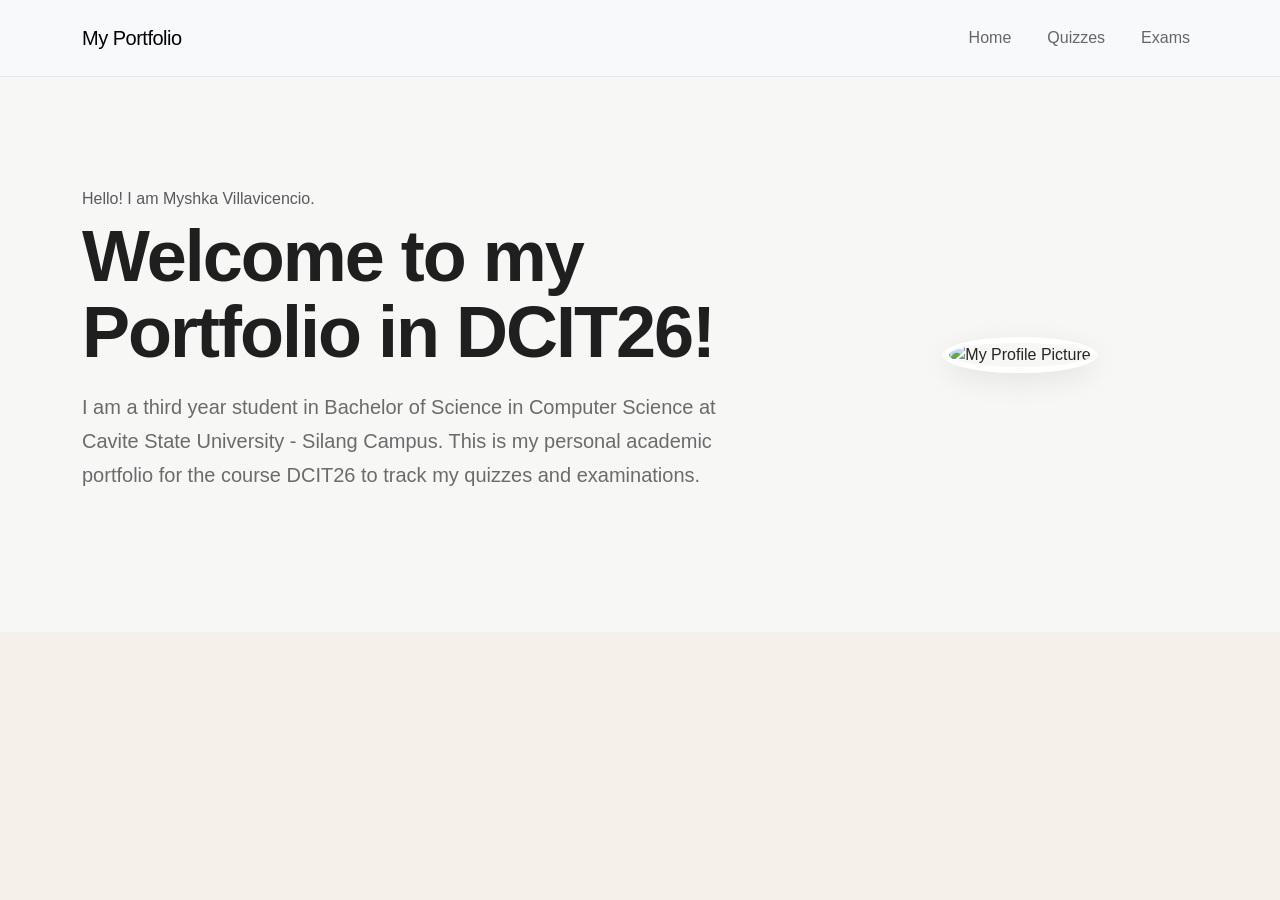
==== index.html @ 07f57778 "second index commit" ====
<!DOCTYPE html>
<html lang = "en">

<head>
    <meta charset = "UTF-8">
    <meta name="viewport" content="width=device-width, initial-scale=1.0">

    <title>DCIT26 Academic Portfolio</title>

    <link rel="stylesheet" href="https://cdn.jsdelivr.net/npm/bootstrap@5.3.3/dist/css/bootstrap.min.css">
    <link rel="stylesheet" href="style.css">
</head>

<body>

    <nav class="navbar navbar-expand-lg bg-body-tertiary">
        <div class="container">

            <a class="navbar-brand" href="#">My Portfolio</a>

            <button class="navbar-toggler" type="button" data-bs-toggle="collapse" data-bs-target="#navbarNav">
                <span class="navbar-toggler-icon"></span>
            </button>

        <div class="collapse navbar-collapse" id="navbarNav">

            <ul class="navbar-nav ms-auto">

                <li class="nav-item">
                    <a class="nav-link" href="#home">Home</a>
                </li>

                <li class="nav-item">
                    <a class="nav-link" href="#quizzes">Quizzes</a>
                </li>

                <li class="nav-item">
                    <a class="nav-link" href="#exam">Exams</a>
                </li>
            </ul>
        </div>
        </div>
    </nav>

    <section id="home" class="welcome">

        <div class="container">
            <div class="row align-items-center">

                <div class="col-md-8">

                    <p class="text-muted mb-2">
                        Hello! I am Myshka Villavicencio.
                    </p>

                    <h1 class="display-4 fw-bold">
                        Welcome to my Portfolio in DCIT26!
                    </h1>

                    <p class="lead">
                        I am a third year student in Bachelor of Science in Computer Science 
                        at Cavite State University - Silang Campus. This is my personal
                        academic portfolio for the course DCIT26 to track my quizzes and
                        examinations.
                    </p>
                </div>

                <div class="col-md-4 text-center">

                    <img src="" alt="My Profile Picture" class="profile-image img-fluid"
                </div>
            </div>
        </div>
    </section>

    <script src="https://cdn.jsdelivr.net/npm/bootstrap@5.3.3/dist/js/bootstrap.bundle.min.js"></script>
</body>
</html>
---- style.css ----
:root {
    --espresso: #3A2A22;
    --dark-brown: #5A4033;
    --brown: #8B7568;
    --beige: #D8C7B8;

    --cream: #F5F0EA;
    --white: #FCFAF7;

    --text: #292522;
    --muted: #756B65;

    --border: #DED6CF;
}


* {
    box-sizing: border-box;
}

body {
    margin: 0;
    font-family: "Inter", "Segoe UI", Arial, sans-serif;
    background-color: var(--cream);
    color: var(--text);
}


.navbar {
    background-color: var (--brown) !important;
    border-bottom: 1px solid #e5e5e5;
    padding: 18px 0;
}

.navbar-brand {
    color: var (--white);
    letter-spacing: -0.5px;
}

.nav-link {
    color: #666666;
    margin-left: 20px;
    transition: color 0.2s ease;
}

.nav-link:hover {
    color: #202020;
}

.nav-link.active {
    color: #202020;
    font-weight: 600;
}


.welcome {
    padding: 110px 0;
    background-color: #f7f7f5;
}

.welcome h1 {
    font-size: clamp(2.8rem, 6vw, 4.5rem);
    letter-spacing: -2px;
    line-height: 1.05;
    color: #1f1f1f;
}

.welcome p.lead {
    max-width: 650px;
    margin-top: 20px;
    margin-bottom: 30px;
    color: #6b6b6b;
    line-height: 1.7;
}



.profile-image {
    width: 230px;
    height: 230px;
    object-fit: cover;
    border-radius: 50%;
    border: 6px solid #ffffff;
    box-shadow: 0 8px 30px rgba(0, 0, 0, 0.08);
}


/* =========================================
   BUTTON
========================================= */

.btn-primary {
    background-color: #252525;
    border-color: #252525;
    padding: 12px 24px;
    border-radius: 8px;
    transition: all 0.2s ease;
}

.btn-primary:hover {
    background-color: #000000;
    border-color: #000000;
    transform: translateY(-2px);
}
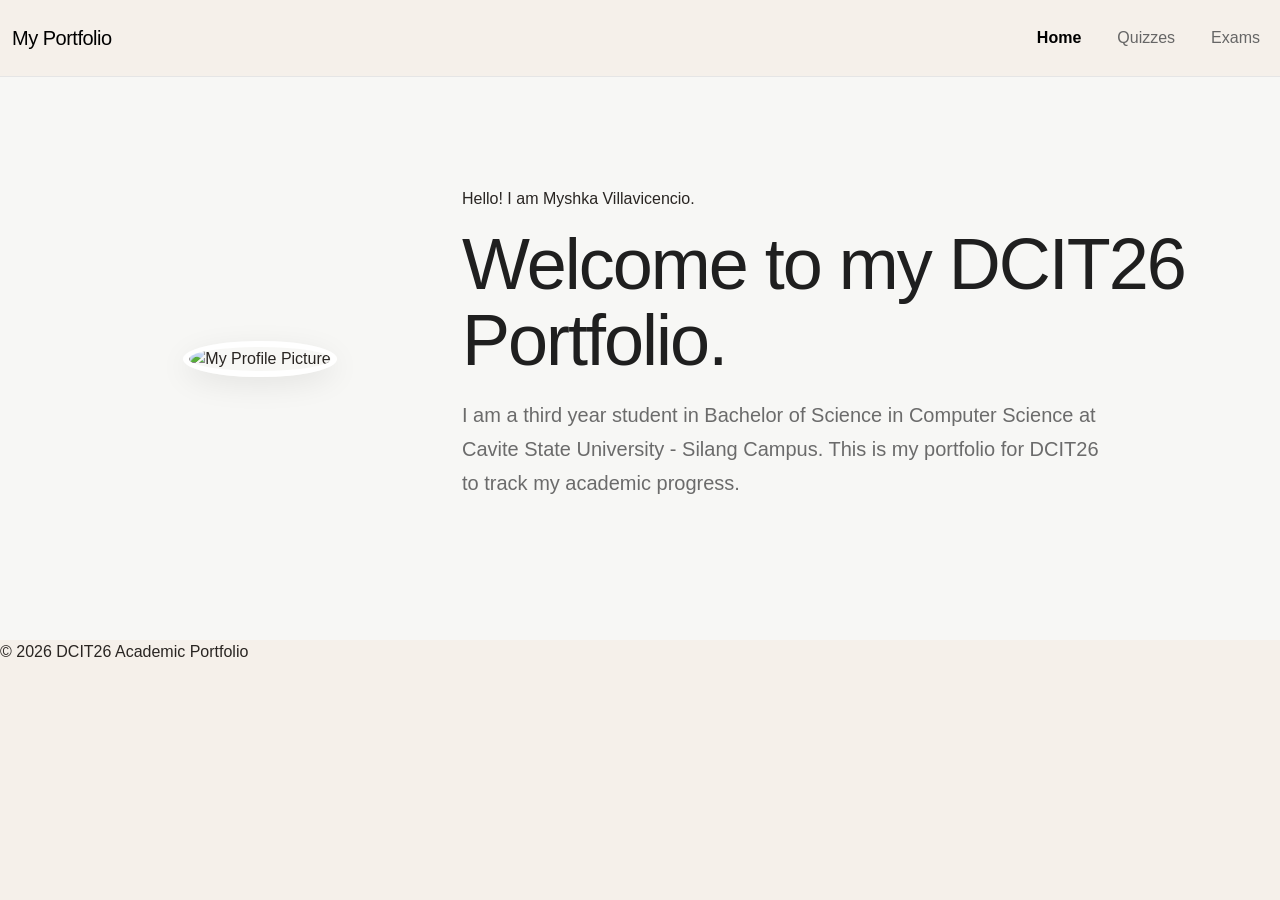
==== commit 17bc0034: "new design layout on main page" ====
--- a/index.html
+++ b/index.html
@@ -13,66 +13,112 @@
 
 <body>
 
-    <nav class="navbar navbar-expand-lg bg-body-tertiary">
-        <div class="container">
+    <div class="site-wrapper">
 
-            <a class="navbar-brand" href="#">My Portfolio</a>
+        <div class="site-card">
 
-            <button class="navbar-toggler" type="button" data-bs-toggle="collapse" data-bs-target="#navbarNav">
-                <span class="navbar-toggler-icon"></span>
-            </button>
+            <nav class="navbar navbar-expand-lg">
+                <div class="container-fluid">
 
-        <div class="collapse navbar-collapse" id="navbarNav">
+                    <a class="navbar-brand" href="index.html">
+                        My Portfolio
+                    </a>
 
-            <ul class="navbar-nav ms-auto">
+                    <button 
+                        class="navbar-toggler"
+                        type="button"
+                        data-bs-toggle="collapse"
+                        data-bs-target="#navbarNav">
 
-                <li class="nav-item">
-                    <a class="nav-link" href="#home">Home</a>
-                </li>
+                        <span class="navbar-toggler-icon"></span>
 
-                <li class="nav-item">
-                    <a class="nav-link" href="#quizzes">Quizzes</a>
-                </li>
+                    </button>
 
-                <li class="nav-item">
-                    <a class="nav-link" href="#exam">Exams</a>
-                </li>
-            </ul>
+                    <div class="collapse navbar-collapse" id="navbarNav">
+
+                        <ul class="navbar-nav ms-auto">
+
+                            <li class="nav-item">
+                                <a class="nav-link active" href="index.html">
+                                    Home
+                                </a>
+                            </li>
+
+                            <li class="nav-item">
+                                <a class="nav-link" href="quiz.html">
+                                    Quizzes
+                                </a>
+                            </li>
+
+                            <li class="nav-item">
+                                <a class="nav-link" href="exam.html">
+                                    Exams
+                                </a>
+                            </li>
+
+                        </ul>
+
+                    </div>
+
+                </div>
+            </nav>
+
+
+            <main>
+
+                <section id="home" class="welcome">
+
+                    <div class="container">
+
+                        <div class="row align-items-center">
+
+                            <div class="col-md-4 text-center">
+
+                                <img 
+                                    src=""
+                                    alt="My Profile Picture"
+                                    class="profile-image img-fluid">
+
+                            </div>
+
+                            <div class="col-md-8">
+
+                                <p class="intro-text">
+                                    Hello! I am Myshka Villavicencio.
+                                </p>
+
+                                <h1>
+                                    Welcome to my DCIT26 Portfolio.
+                                </h1>
+
+                                <p class="lead">
+                                    I am a third year student in Bachelor of Science
+                                    in Computer Science at Cavite State University -
+                                    Silang Campus. This is my portfolio for DCIT26 
+                                    to track my academic progress.
+                                </p>
+
+                            </div>
+
+                        </div>
+
+                    </div>
+
+                </section>
+
+            </main>
+
         </div>
-        </div>
-    </nav>
 
-    <section id="home" class="welcome">
+        <footer>
+            <p>© 2026 DCIT26 Academic Portfolio</p>
+        </footer>
 
-        <div class="container">
-            <div class="row align-items-center">
+    </div>
 
-                <div class="col-md-8">
 
-                    <p class="text-muted mb-2">
-                        Hello! I am Myshka Villavicencio.
-                    </p>
+    <script 
+        src="https://cdn.jsdelivr.net/npm/bootstrap@5.3.3/dist/js/bootstrap.bundle.min.js">
+    </script>
 
-                    <h1 class="display-4 fw-bold">
-                        Welcome to my Portfolio in DCIT26!
-                    </h1>
-
-                    <p class="lead">
-                        I am a third year student in Bachelor of Science in Computer Science 
-                        at Cavite State University - Silang Campus. This is my personal
-                        academic portfolio for the course DCIT26 to track my quizzes and
-                        examinations.
-                    </p>
-                </div>
-
-                <div class="col-md-4 text-center">
-
-                    <img src="" alt="My Profile Picture" class="profile-image img-fluid"
-                </div>
-            </div>
-        </div>
-    </section>
-
-    <script src="https://cdn.jsdelivr.net/npm/bootstrap@5.3.3/dist/js/bootstrap.bundle.min.js"></script>
-</body>
-</html>+</body>
--- a/style.css
+++ b/style.css
@@ -26,6 +26,7 @@
 }
 
 
+/*NAVIGATION BAR*/
 .navbar {
     background-color: var (--brown) !important;
     border-bottom: 1px solid #e5e5e5;
@@ -53,6 +54,7 @@
 }
 
 
+/*WELCOME PAGE/HOME*/
 .welcome {
     padding: 110px 0;
     background-color: #f7f7f5;
@@ -85,10 +87,6 @@
 }
 
 
-/* =========================================
-   BUTTON
-========================================= */
-
 .btn-primary {
     background-color: #252525;
     border-color: #252525;
@@ -103,7 +101,127 @@
     transform: translateY(-2px);
 }
 
-
-
-
-
+/* =========================================
+   PAGE HEADER
+========================================= */
+
+.page-header {
+    padding: 80px 0 50px;
+    background-color: var(--cream);
+}
+
+.page-header h1 {
+    font-size: 3.5rem;
+    font-weight: 700;
+    letter-spacing: -1.5px;
+}
+
+.page-header p.lead {
+    color: var(--muted);
+}
+
+
+/* =========================================
+   STAT LABEL
+========================================= */
+
+.stat-label {
+    font-size: 0.75rem;
+    letter-spacing: 1px;
+    color: var(--muted);
+    margin-bottom: 8px;
+}
+
+
+/* =========================================
+   QUIZ SECTION
+========================================= */
+
+.quiz-section {
+    padding: 70px 0;
+    background-color: var(--white);
+}
+
+.quiz-section h2 {
+    font-size: 1.5rem;
+}
+
+
+
+/* =========================================
+   QUIZ CARD
+========================================= */
+
+.quiz-card {
+    display: flex;
+    justify-content: space-between;
+    align-items: center;
+
+    padding: 25px;
+    margin-bottom: 15px;
+
+    background-color: var(--cream);
+    border: 1px solid var(--border);
+    border-radius: 12px;
+
+    transition: transform 0.2s ease,
+                box-shadow 0.2s ease;
+}
+
+.quiz-card:hover {
+    transform: translateY(-2px);
+    box-shadow: 0 8px 25px rgba(0, 0, 0, 0.05);
+}
+
+.quiz-number {
+    font-size: 0.7rem;
+    letter-spacing: 1px;
+    color: var(--brown);
+}
+
+.quiz-card h3 {
+    margin: 5px 0;
+    font-size: 1.15rem;
+    color: var(--text);
+}
+
+.quiz-card p {
+    margin: 0;
+    color: var(--muted);
+    font-size: 0.9rem;
+}
+
+
+/* =========================================
+   QUIZ RESULT
+========================================= */
+
+.quiz-result {
+    display: flex;
+    align-items: center;
+    gap: 25px;
+}
+
+.quiz-result strong {
+    font-size: 1.1rem;
+}
+
+
+/* =========================================
+   STATUS
+========================================= */
+
+.status {
+    padding: 6px 12px;
+    border-radius: 20px;
+    font-size: 0.8rem;
+    font-weight: 500;
+}
+
+.status.completed {
+    color: #526653;
+    background-color: #E4EBE2;
+}
+
+
+
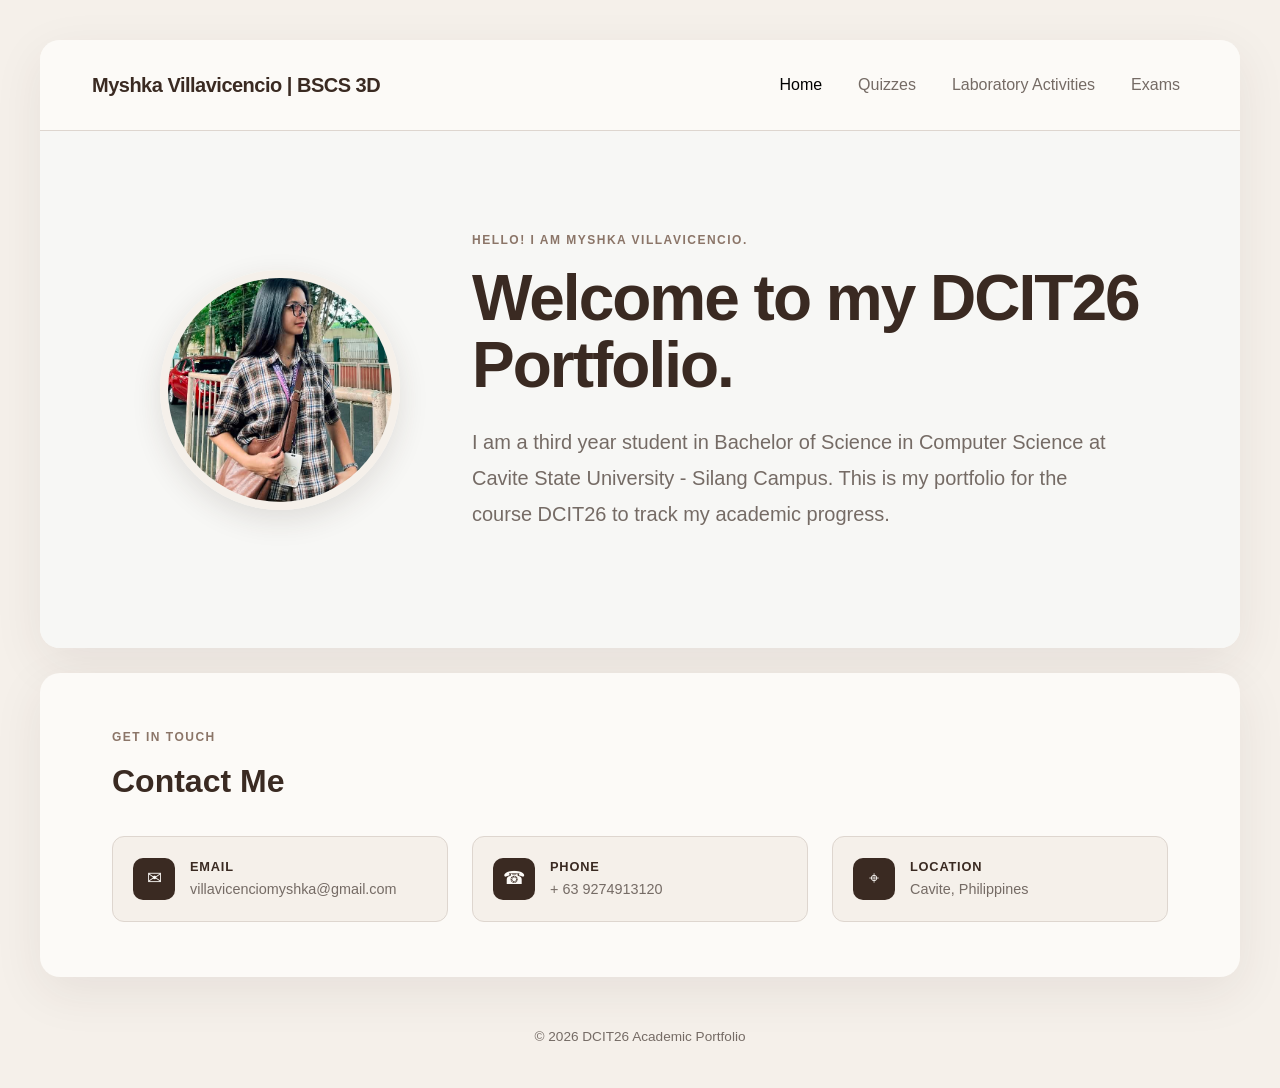
==== commit 17b616cd: "new layout design with additional laboratory" ====
--- a/index.html
+++ b/index.html
@@ -21,7 +21,7 @@
                 <div class="container-fluid">
 
                     <a class="navbar-brand" href="index.html">
-                        My Portfolio
+                        Myshka Villavicencio | BSCS 3D
                     </a>
 
                     <button 
@@ -51,6 +51,12 @@
                             </li>
 
                             <li class="nav-item">
+                                <a class="nav-link" href="laboratory.html">
+                                    Laboratory Activities
+                                </a>
+                            </li>
+
+                            <li class="nav-item">
                                 <a class="nav-link" href="exam.html">
                                     Exams
                                 </a>
@@ -75,7 +81,7 @@
                             <div class="col-md-4 text-center">
 
                                 <img 
-                                    src=""
+                                    src="portfolio-profile-pic.jpg"
                                     alt="My Profile Picture"
                                     class="profile-image img-fluid">
 
@@ -94,10 +100,11 @@
                                 <p class="lead">
                                     I am a third year student in Bachelor of Science
                                     in Computer Science at Cavite State University -
-                                    Silang Campus. This is my portfolio for DCIT26 
-                                    to track my academic progress.
+                                    Silang Campus. This is my portfolio for the course 
+                                    DCIT26 to track my academic progress.
                                 </p>
 
+
                             </div>
 
                         </div>
@@ -109,6 +116,89 @@
             </main>
 
         </div>
+
+        <section class="contact-card">
+
+            <div class="container">
+
+                <div class="contact-header">
+
+                    <p class="contact-label">
+                        GET IN TOUCH
+                    </p>
+
+                    <h2>Contact Me</h2>
+                </div>
+
+                <div class="row g-4">
+
+                    <div class="col-md-4">
+
+                        <div class="contact-item">
+
+                        <div class="contact-icon">
+                            ✉
+                        </div>
+
+                        <div>
+
+                        <div class="contact-title">
+                            Email
+                        </div>
+
+                        <p class="contact-detail">
+                            villavicenciomyshka@gmail.com
+                        </p>
+                        </div>
+                        </div>
+                    </div>
+
+                    <div class="col-md-4">
+
+                        <div class="contact-item">
+
+                        <div class="contact-icon">
+                            ☎
+                        </div>
+
+                        <div>
+
+                        <div class="contact-title">
+                            Phone
+                        </div>
+
+                        <p class="contact-detail">
+                            + 63 9274913120
+                        </p>
+                        </div>
+                        </div>
+                    </div>
+
+                    <div class="col-md-4">
+
+                        <div class="contact-item">
+
+                        <div class="contact-icon">
+                            ⌖
+                        </div>
+
+                        <div>
+
+                        <div class="contact-title">
+                            Location
+                        </div>
+
+                        <p class="contact-detail">
+                            Cavite, Philippines
+                        </p>
+
+                        </div>
+                        
+                        </div>
+                    </div>     
+                </div>
+            </div>
+        </section>
 
         <footer>
             <p>© 2026 DCIT26 Academic Portfolio</p>
--- a/style.css
+++ b/style.css
@@ -9,10 +9,11 @@
 
     --text: #292522;
     --muted: #756B65;
-
     --border: #DED6CF;
 }
 
+
+/* Base */
 
 * {
     box-sizing: border-box;
@@ -20,201 +21,308 @@
 
 body {
     margin: 0;
+
     font-family: "Inter", "Segoe UI", Arial, sans-serif;
+
     background-color: var(--cream);
     color: var(--text);
 }
 
 
-/*NAVIGATION BAR*/
+/* Layout */
+
+.site-wrapper {
+    min-height: 100vh;
+
+    display: flex;
+    flex-direction: column;
+
+    padding: 40px 20px 0;
+}
+
+.site-card,
+.contact-card {
+    width: 100%;
+    max-width: 1200px;
+
+    margin: 0 auto;
+
+    background-color: var(--white);
+
+    border-radius: 20px;
+
+    box-shadow:
+        0 15px 50px rgba(58, 41, 33, 0.08);
+}
+
+.site-card {
+    overflow: hidden;
+}
+
+
+/* Navigation */
+
 .navbar {
-    background-color: var (--brown) !important;
-    border-bottom: 1px solid #e5e5e5;
-    padding: 18px 0;
+    padding: 25px 40px;
+
+    background-color: var(--white) !important;
+
+    border-bottom: 1px solid var(--border);
 }
 
 .navbar-brand {
-    color: var (--white);
+    color: var(--espresso);
+
+    font-weight: 700;
     letter-spacing: -0.5px;
 }
 
 .nav-link {
-    color: #666666;
     margin-left: 20px;
+
+    color: var(--muted);
+
     transition: color 0.2s ease;
 }
 
-.nav-link:hover {
-    color: #202020;
-}
-
+.nav-link:hover,
 .nav-link.active {
-    color: #202020;
+    color: var(--espresso);
+}
+
+
+/* Home */
+
+.welcome {
+    padding: 100px 60px;
+
+    background-color: #f7f7f5;
+}
+
+.welcome h1 {
+    margin-bottom: 25px;
+
+    color: var(--espresso);
+
+    font-size: clamp(2.5rem, 5vw, 4.2rem);
+    font-weight: 700;
+
+    line-height: 1.05;
+    letter-spacing: -2px;
+}
+
+.welcome .lead {
+    max-width: 650px;
+
+    color: var(--muted);
+
+    line-height: 1.8;
+}
+
+.intro-text,
+.quiz-label,
+.contact-label {
+    color: var(--brown);
+
+    font-size: 0.75rem;
     font-weight: 600;
-}
-
-
-/*WELCOME PAGE/HOME*/
-.welcome {
-    padding: 110px 0;
-    background-color: #f7f7f5;
-}
-
-.welcome h1 {
-    font-size: clamp(2.8rem, 6vw, 4.5rem);
-    letter-spacing: -2px;
-    line-height: 1.05;
-    color: #1f1f1f;
-}
-
-.welcome p.lead {
-    max-width: 650px;
-    margin-top: 20px;
-    margin-bottom: 30px;
-    color: #6b6b6b;
-    line-height: 1.7;
-}
-
-
+
+    text-transform: uppercase;
+    letter-spacing: 1.5px;
+}
 
 .profile-image {
-    width: 230px;
-    height: 230px;
+    width: 240px;
+    height: 240px;
+
     object-fit: cover;
+
+    border: 8px solid var(--cream);
     border-radius: 50%;
-    border: 6px solid #ffffff;
-    box-shadow: 0 8px 30px rgba(0, 0, 0, 0.08);
-}
-
+
+    box-shadow:
+        0 10px 30px rgba(58, 41, 33, 0.12);
+}
+
+
+/* Buttons */
 
 .btn-primary {
+    padding: 12px 24px;
+
     background-color: #252525;
     border-color: #252525;
-    padding: 12px 24px;
+
     border-radius: 8px;
+
     transition: all 0.2s ease;
 }
 
 .btn-primary:hover {
-    background-color: #000000;
-    border-color: #000000;
+    background-color: #000;
+    border-color: #000;
+
     transform: translateY(-2px);
 }
 
-/* =========================================
-   PAGE HEADER
-========================================= */
+
+/* Page Header */
 
 .page-header {
     padding: 80px 0 50px;
+
     background-color: var(--cream);
 }
 
 .page-header h1 {
+    margin: 0;
+
+    color: var(--espresso);
+
     font-size: 3.5rem;
     font-weight: 700;
+
     letter-spacing: -1.5px;
 }
 
-.page-header p.lead {
-    color: var(--muted);
-}
-
-
-/* =========================================
-   STAT LABEL
-========================================= */
+
+/* Statistics */
+
+.statistics {
+    padding: 30px 20px 60px;
+}
+
+.stat-card {
+    padding: 30px 20px;
+
+    background-color: var(--cream);
+
+    border: 1px solid var(--border);
+    border-radius: 14px;
+}
 
 .stat-label {
+    margin-bottom: 8px;
+
+    color: var(--muted);
+
     font-size: 0.75rem;
+
     letter-spacing: 1px;
-    color: var(--muted);
+}
+
+.stat-card h2 {
+    margin: 0;
+
+    color: var(--espresso);
+
+    font-size: 2.5rem;
+    font-weight: 700;
+}
+
+
+/* Assessment Sections */
+
+.quiz-section,
+.exam-section,
+.laboratory-section {
+    padding: 20px 20px 90px;
+}
+
+
+/* Assessment Cards */
+
+.assessment-card {
+    height: 100%;
+
+    overflow: hidden;
+
+    background-color: var(--white);
+
+    border: 1px solid var(--border);
+    border-radius: 14px;
+
+    box-shadow:
+        0 8px 25px rgba(58, 41, 33, 0.06);
+
+    transition: transform 0.2s ease,
+                box-shadow 0.2s ease;
+}
+
+.assessment-card:hover {
+    transform: translateY(-5px);
+
+    box-shadow:
+        0 15px 35px rgba(58, 41, 33, 0.10);
+}
+
+.assessment-image {
+    width: 100%;
+    height: 200px;
+
+    display: block;
+
+    object-fit: cover;
+}
+
+.assessment-card-body {
+    padding: 25px;
+}
+
+.assessment-number {
+    display: block;
+
     margin-bottom: 8px;
-}
-
-
-/* =========================================
-   QUIZ SECTION
-========================================= */
-
-.quiz-section {
-    padding: 70px 0;
-    background-color: var(--white);
-}
-
-.quiz-section h2 {
-    font-size: 1.5rem;
-}
-
-
-
-/* =========================================
-   QUIZ CARD
-========================================= */
-
-.quiz-card {
+
+    color: var(--brown);
+
+    font-size: 0.7rem;
+    font-weight: 600;
+
+    letter-spacing: 1.2px;
+}
+
+.assessment-card h3 {
+    margin-bottom: 8px;
+
+    color: var(--espresso);
+
+    font-size: 1.2rem;
+    font-weight: 600;
+}
+
+.assessment-date {
+    margin-bottom: 25px;
+
+    color: var(--muted);
+
+    font-size: 0.85rem;
+}
+
+.assessment-result {
     display: flex;
+
     justify-content: space-between;
     align-items: center;
 
-    padding: 25px;
-    margin-bottom: 15px;
-
-    background-color: var(--cream);
-    border: 1px solid var(--border);
-    border-radius: 12px;
-
-    transition: transform 0.2s ease,
-                box-shadow 0.2s ease;
-}
-
-.quiz-card:hover {
-    transform: translateY(-2px);
-    box-shadow: 0 8px 25px rgba(0, 0, 0, 0.05);
-}
-
-.quiz-number {
-    font-size: 0.7rem;
-    letter-spacing: 1px;
-    color: var(--brown);
-}
-
-.quiz-card h3 {
-    margin: 5px 0;
-    font-size: 1.15rem;
-    color: var(--text);
-}
-
-.quiz-card p {
-    margin: 0;
-    color: var(--muted);
-    font-size: 0.9rem;
-}
-
-
-/* =========================================
-   QUIZ RESULT
-========================================= */
-
-.quiz-result {
-    display: flex;
-    align-items: center;
-    gap: 25px;
-}
-
-.quiz-result strong {
-    font-size: 1.1rem;
-}
-
-
-/* =========================================
-   STATUS
-========================================= */
+    padding-top: 15px;
+
+    border-top: 1px solid var(--border);
+}
+
+.assessment-result strong {
+    color: var(--espresso);
+}
+
+
+/* Status */
 
 .status {
     padding: 6px 12px;
+
     border-radius: 20px;
-    font-size: 0.8rem;
+
+    font-size: 0.75rem;
     font-weight: 500;
 }
 
@@ -223,5 +331,119 @@
     background-color: #E4EBE2;
 }
 
-
-
+.status.missed {
+    color: #8A5145;
+    background-color: #F1E2DE;
+}
+
+
+/* Contact */
+
+.contact-card {
+    margin-top: 25px;
+
+    padding: 55px 60px;
+}
+
+.contact-header {
+    margin-bottom: 35px;
+}
+
+.contact-header h2 {
+    margin-bottom: 10px;
+
+    color: var(--espresso);
+
+    font-size: 2rem;
+    font-weight: 700;
+}
+
+.contact-header > p:last-child {
+    max-width: 600px;
+
+    margin: 0;
+
+    color: var(--muted);
+
+    line-height: 1.7;
+}
+
+.contact-item {
+    display: flex;
+    align-items: center;
+
+    gap: 15px;
+
+    padding: 20px;
+
+    background-color: var(--cream);
+
+    border: 1px solid var(--border);
+    border-radius: 12px;
+
+    transition: transform 0.2s ease,
+                box-shadow 0.2s ease;
+}
+
+.contact-item:hover {
+    transform: translateY(-3px);
+
+    box-shadow:
+        0 8px 25px rgba(58, 41, 33, 0.08);
+}
+
+.contact-icon {
+    width: 42px;
+    height: 42px;
+
+    display: flex;
+    align-items: center;
+    justify-content: center;
+
+    flex-shrink: 0;
+
+    background-color: var(--espresso);
+    color: var(--white);
+
+    border-radius: 10px;
+
+    font-size: 1.1rem;
+}
+
+.contact-title {
+    margin-bottom: 3px;
+
+    color: var(--espresso);
+
+    font-size: 0.8rem;
+    font-weight: 600;
+
+    text-transform: uppercase;
+    letter-spacing: 0.8px;
+}
+
+.contact-detail {
+    margin: 0;
+
+    color: var(--muted);
+
+    font-size: 0.9rem;
+}
+
+
+/* Footer */
+
+footer {
+    width: 100%;
+    max-width: 1200px;
+
+    margin: 25px auto 0;
+
+    padding: 25px 20px;
+
+    text-align: center;
+
+    color: var(--muted);
+
+    font-size: 0.85rem;
+}
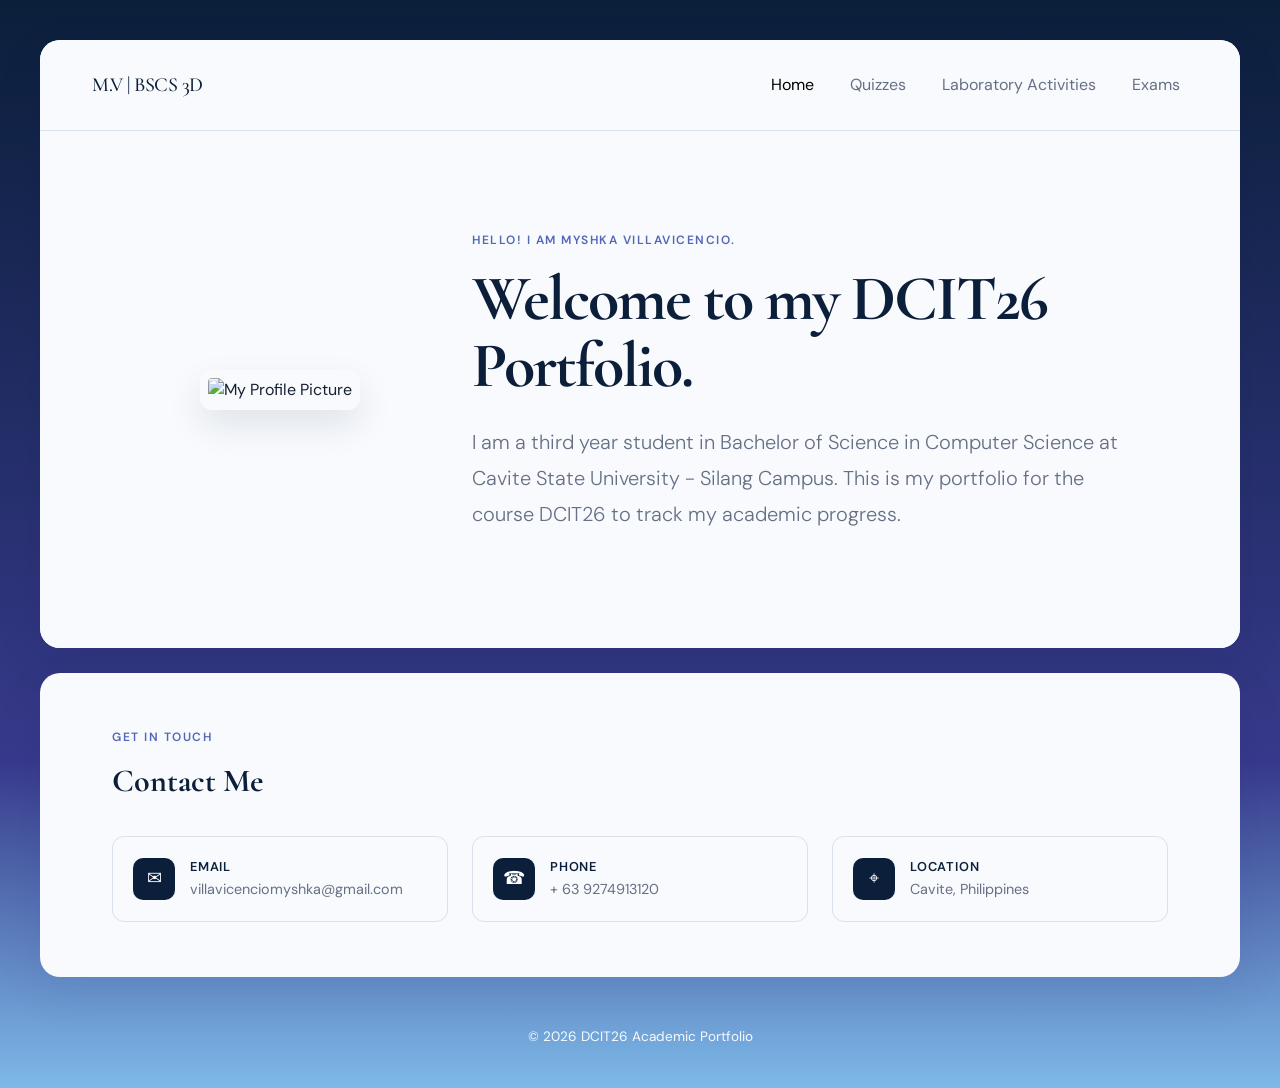
==== commit 553d6444: "updated" ====
--- a/index.html
+++ b/index.html
@@ -21,7 +21,7 @@
                 <div class="container-fluid">
 
                     <a class="navbar-brand" href="index.html">
-                        Myshka Villavicencio | BSCS 3D
+                        M.V | BSCS 3D
                     </a>
 
                     <button 
@@ -81,7 +81,7 @@
                             <div class="col-md-4 text-center">
 
                                 <img 
-                                    src="portfolio-profile-pic.jpg"
+                                    src="portfolio-new-profile.jpg"
                                     alt="My Profile Picture"
                                     class="profile-image img-fluid">
 
@@ -193,7 +193,7 @@
                         </p>
 
                         </div>
-                        
+
                         </div>
                     </div>     
                 </div>
--- a/style.css
+++ b/style.css
@@ -1,15 +1,19 @@
+@import url('https://fonts.googleapis.com/css2?family=Cormorant+Garamond:wght@500;600;700&family=DM+Sans:wght@400;500;600;700&display=swap');
+
 :root {
-    --espresso: #3A2A22;
-    --dark-brown: #5A4033;
-    --brown: #8B7568;
-    --beige: #D8C7B8;
-
-    --cream: #F5F0EA;
-    --white: #FCFAF7;
-
-    --text: #292522;
-    --muted: #756B65;
-    --border: #DED6CF;
+    --navy: #0B1F3A;
+    --indigo: #373A8C;
+    --sky: #7DB9E8;
+
+    --background: #0B1F3A;
+    --white: #FFFFFF;
+    --surface: #F8FAFD;
+
+    --text: #172033;
+    --muted: #667085;
+    --border: #D9E1EC;
+
+    --accent: #5267B8;
 }
 
 
@@ -22,9 +26,15 @@
 body {
     margin: 0;
 
-    font-family: "Inter", "Segoe UI", Arial, sans-serif;
-
-    background-color: var(--cream);
+    font-family: "DM Sans", sans-serif;
+
+    background: linear-gradient(
+    to bottom,
+    var(--navy) 0%,
+    var(--indigo) 70%,
+    var(--sky) 100%
+);
+
     color: var(--text);
 }
 
@@ -47,12 +57,12 @@
 
     margin: 0 auto;
 
-    background-color: var(--white);
+    background-color: var(--surface);
 
     border-radius: 20px;
 
     box-shadow:
-        0 15px 50px rgba(58, 41, 33, 0.08);
+    0 15px 50px rgba(11, 31, 58, 0.08);
 }
 
 .site-card {
@@ -65,15 +75,17 @@
 .navbar {
     padding: 25px 40px;
 
-    background-color: var(--white) !important;
+    background-color: var(--surface) !important;
 
     border-bottom: 1px solid var(--border);
 }
 
 .navbar-brand {
-    color: var(--espresso);
-
-    font-weight: 700;
+    color: var(--navy);
+
+    font-family: "Cormorant Garamond", serif;
+
+    font-weight: 500;
     letter-spacing: -0.5px;
 }
 
@@ -87,7 +99,7 @@
 
 .nav-link:hover,
 .nav-link.active {
-    color: var(--espresso);
+    color: var(--navy);
 }
 
 
@@ -96,13 +108,15 @@
 .welcome {
     padding: 100px 60px;
 
-    background-color: #f7f7f5;
+    background-color: var(--surface);
 }
 
 .welcome h1 {
     margin-bottom: 25px;
 
-    color: var(--espresso);
+    color: var(--navy);
+
+    font-family: "Cormorant Garamond", serif;
 
     font-size: clamp(2.5rem, 5vw, 4.2rem);
     font-weight: 700;
@@ -122,7 +136,7 @@
 .intro-text,
 .quiz-label,
 .contact-label {
-    color: var(--brown);
+    color: var(--accent);
 
     font-size: 0.75rem;
     font-weight: 600;
@@ -132,18 +146,16 @@
 }
 
 .profile-image {
-    width: 240px;
-    height: 240px;
-
-    object-fit: cover;
-
-    border: 8px solid var(--cream);
-    border-radius: 50%;
+    width: 280px;
+    max-width: 100%;
+    height: auto;
+
+    border-radius: 12px;
+    border: 8px solid var(--surface);
 
     box-shadow:
-        0 10px 30px rgba(58, 41, 33, 0.12);
-}
-
+    0 15px 35px rgba(11, 31, 58, 0.10);
+}
 
 /* Buttons */
 
@@ -171,14 +183,15 @@
 .page-header {
     padding: 80px 0 50px;
 
-    background-color: var(--cream);
+    background-color: var(--surface);
 }
 
 .page-header h1 {
     margin: 0;
 
-    color: var(--espresso);
-
+    color: var(--navy);
+
+    font-family: "Cormorant Garamond", serif;
     font-size: 3.5rem;
     font-weight: 700;
 
@@ -195,7 +208,7 @@
 .stat-card {
     padding: 30px 20px;
 
-    background-color: var(--cream);
+    background-color: #EEF4FB;
 
     border: 1px solid var(--border);
     border-radius: 14px;
@@ -214,7 +227,9 @@
 .stat-card h2 {
     margin: 0;
 
-    color: var(--espresso);
+    color: var(--navy);
+
+    font-family: "Cormorant Garamond", serif;
 
     font-size: 2.5rem;
     font-weight: 700;
@@ -243,7 +258,7 @@
     border-radius: 14px;
 
     box-shadow:
-        0 8px 25px rgba(58, 41, 33, 0.06);
+    0 8px 25px rgba(11, 31, 58, 0.06);
 
     transition: transform 0.2s ease,
                 box-shadow 0.2s ease;
@@ -253,7 +268,7 @@
     transform: translateY(-5px);
 
     box-shadow:
-        0 15px 35px rgba(58, 41, 33, 0.10);
+    0 15px 35px rgba(11, 31, 58, 0.10);
 }
 
 .assessment-image {
@@ -274,7 +289,7 @@
 
     margin-bottom: 8px;
 
-    color: var(--brown);
+    color: var(--accent);
 
     font-size: 0.7rem;
     font-weight: 600;
@@ -285,7 +300,7 @@
 .assessment-card h3 {
     margin-bottom: 8px;
 
-    color: var(--espresso);
+    color: var(--navy);
 
     font-size: 1.2rem;
     font-weight: 600;
@@ -311,7 +326,7 @@
 }
 
 .assessment-result strong {
-    color: var(--espresso);
+    color: var(--navy);
 }
 
 
@@ -352,7 +367,9 @@
 .contact-header h2 {
     margin-bottom: 10px;
 
-    color: var(--espresso);
+    color: var(--navy);
+
+    font-family: "Cormorant Garamond", serif;
 
     font-size: 2rem;
     font-weight: 700;
@@ -376,7 +393,7 @@
 
     padding: 20px;
 
-    background-color: var(--cream);
+    background-color: var(--surface);
 
     border: 1px solid var(--border);
     border-radius: 12px;
@@ -389,7 +406,7 @@
     transform: translateY(-3px);
 
     box-shadow:
-        0 8px 25px rgba(58, 41, 33, 0.08);
+    0 15px 50px rgba(11, 31, 58, 0.08);
 }
 
 .contact-icon {
@@ -402,7 +419,7 @@
 
     flex-shrink: 0;
 
-    background-color: var(--espresso);
+    background-color: var(--navy);
     color: var(--white);
 
     border-radius: 10px;
@@ -413,7 +430,7 @@
 .contact-title {
     margin-bottom: 3px;
 
-    color: var(--espresso);
+    color: var(--navy);
 
     font-size: 0.8rem;
     font-weight: 600;
@@ -443,7 +460,7 @@
 
     text-align: center;
 
-    color: var(--muted);
+    color: var(--surface);
 
     font-size: 0.85rem;
 }
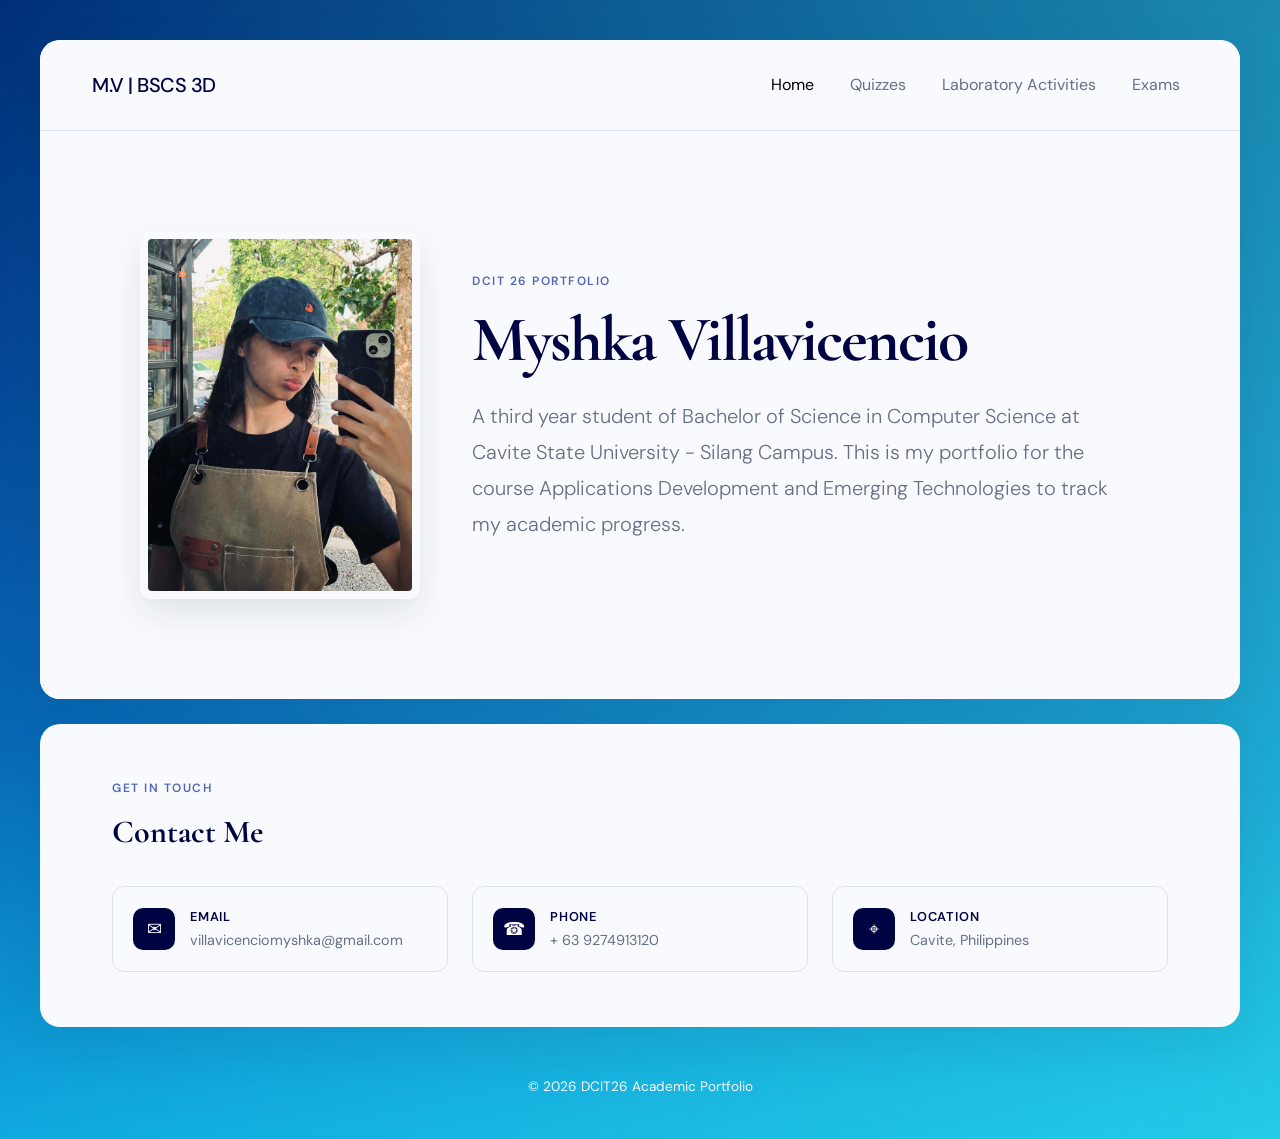
==== commit 16a169cc: "Add files via upload" ====
--- a/index.html
+++ b/index.html
@@ -90,18 +90,19 @@
                             <div class="col-md-8">
 
                                 <p class="intro-text">
-                                    Hello! I am Myshka Villavicencio.
+                                    DCIT 26 PORTFOLIO
                                 </p>
 
                                 <h1>
-                                    Welcome to my DCIT26 Portfolio.
+                                    Myshka Villavicencio
                                 </h1>
 
                                 <p class="lead">
-                                    I am a third year student in Bachelor of Science
+                                    A third year student of Bachelor of Science
                                     in Computer Science at Cavite State University -
                                     Silang Campus. This is my portfolio for the course 
-                                    DCIT26 to track my academic progress.
+                                    Applications Development and Emerging Technologies 
+                                    to track my academic progress.
                                 </p>
 
 
--- a/style.css
+++ b/style.css
@@ -1,11 +1,11 @@
 @import url('https://fonts.googleapis.com/css2?family=Cormorant+Garamond:wght@500;600;700&family=DM+Sans:wght@400;500;600;700&display=swap');
 
 :root {
-    --navy: #0B1F3A;
+    --navy: #000342;
+    --blue: #06266F;
     --indigo: #373A8C;
-    --sky: #7DB9E8;
-
-    --background: #0B1F3A;
+    --sky: #18BFE0;
+
     --white: #FFFFFF;
     --surface: #F8FAFD;
 
@@ -28,13 +28,20 @@
 
     font-family: "DM Sans", sans-serif;
 
-    background: linear-gradient(
-    to bottom,
-    var(--navy) 0%,
-    var(--indigo) 70%,
-    var(--sky) 100%
-);
-
+    background:
+        linear-gradient(
+            to right,
+            rgba(0, 130, 220, 0.35),
+            rgba(40, 210, 235, 0.65)
+        ),
+        linear-gradient(
+            to bottom,
+            var(--navy) 0%,
+            var(--blue) 30%,
+            #0B5AA0 65%,
+            var(--sky) 100%
+        );
+    
     color: var(--text);
 }
 
@@ -83,8 +90,6 @@
 .navbar-brand {
     color: var(--navy);
 
-    font-family: "Cormorant Garamond", serif;
-
     font-weight: 500;
     letter-spacing: -0.5px;
 }
@@ -273,11 +278,8 @@
 
 .assessment-image {
     width: 100%;
-    height: 200px;
-
+    height: auto;
     display: block;
-
-    object-fit: cover;
 }
 
 .assessment-card-body {
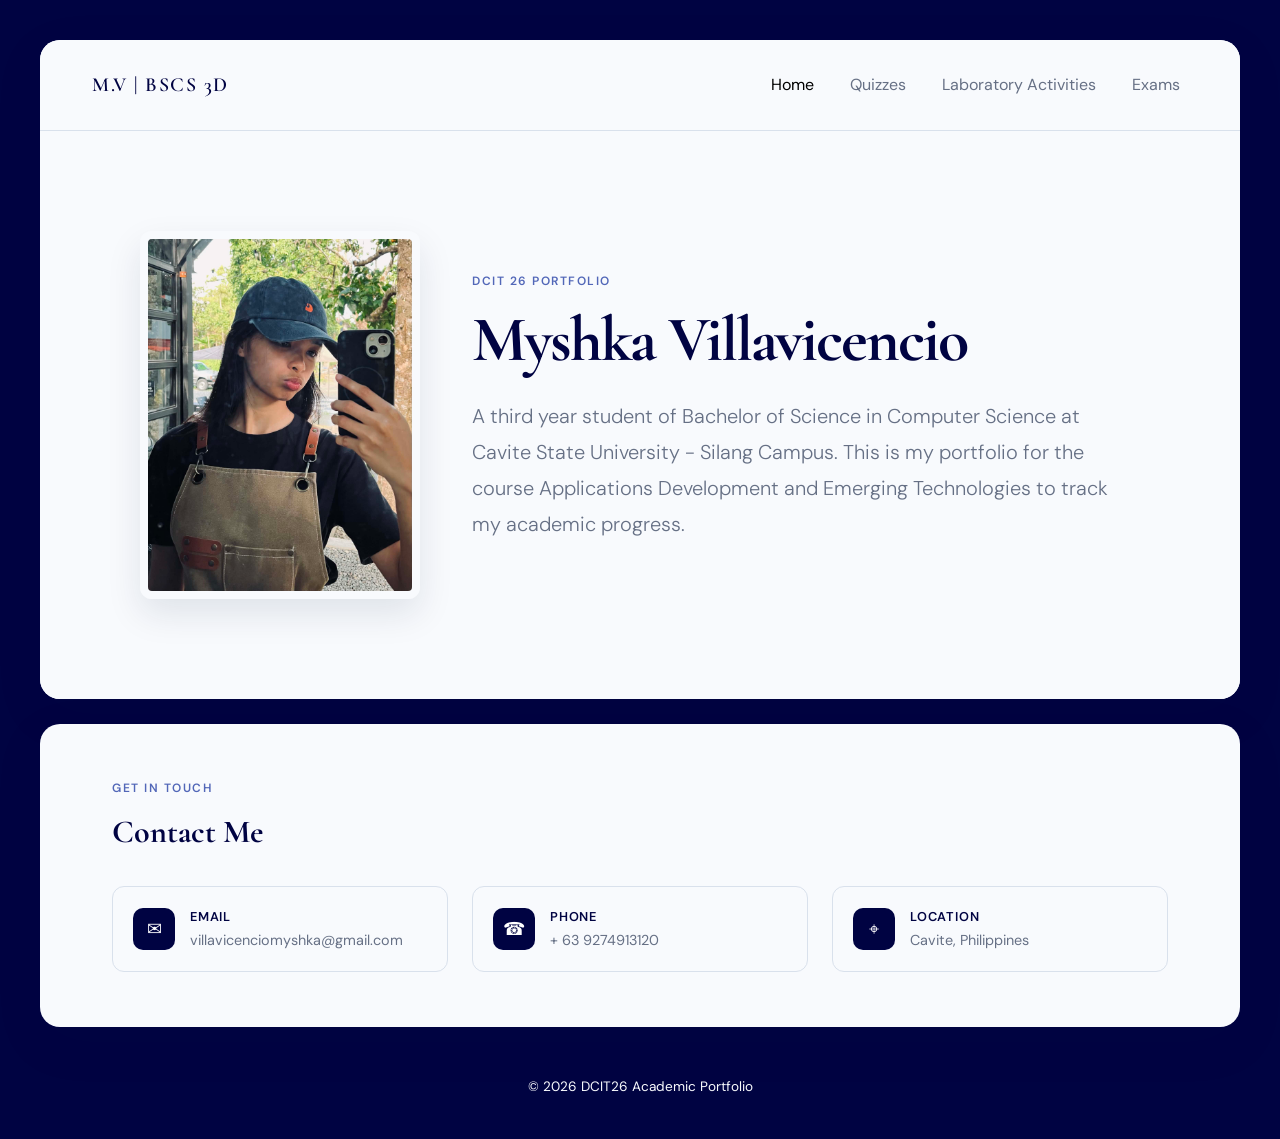
==== commit fa9aebd4: "final updated" ====
--- a/index.html
+++ b/index.html
@@ -5,7 +5,7 @@
     <meta charset = "UTF-8">
     <meta name="viewport" content="width=device-width, initial-scale=1.0">
 
-    <title>DCIT26 Academic Portfolio</title>
+    <title>M.V Portfolio</title>
 
     <link rel="stylesheet" href="https://cdn.jsdelivr.net/npm/bootstrap@5.3.3/dist/css/bootstrap.min.css">
     <link rel="stylesheet" href="style.css">
--- a/style.css
+++ b/style.css
@@ -28,19 +28,7 @@
 
     font-family: "DM Sans", sans-serif;
 
-    background:
-        linear-gradient(
-            to right,
-            rgba(0, 130, 220, 0.35),
-            rgba(40, 210, 235, 0.65)
-        ),
-        linear-gradient(
-            to bottom,
-            var(--navy) 0%,
-            var(--blue) 30%,
-            #0B5AA0 65%,
-            var(--sky) 100%
-        );
+    background: var(--navy);
     
     color: var(--text);
 }
@@ -90,8 +78,10 @@
 .navbar-brand {
     color: var(--navy);
 
-    font-weight: 500;
-    letter-spacing: -0.5px;
+    font-family: "Cormorant Garamond", serif;
+
+    font-weight: 600;
+    letter-spacing: 1.5px;
 }
 
 .nav-link {
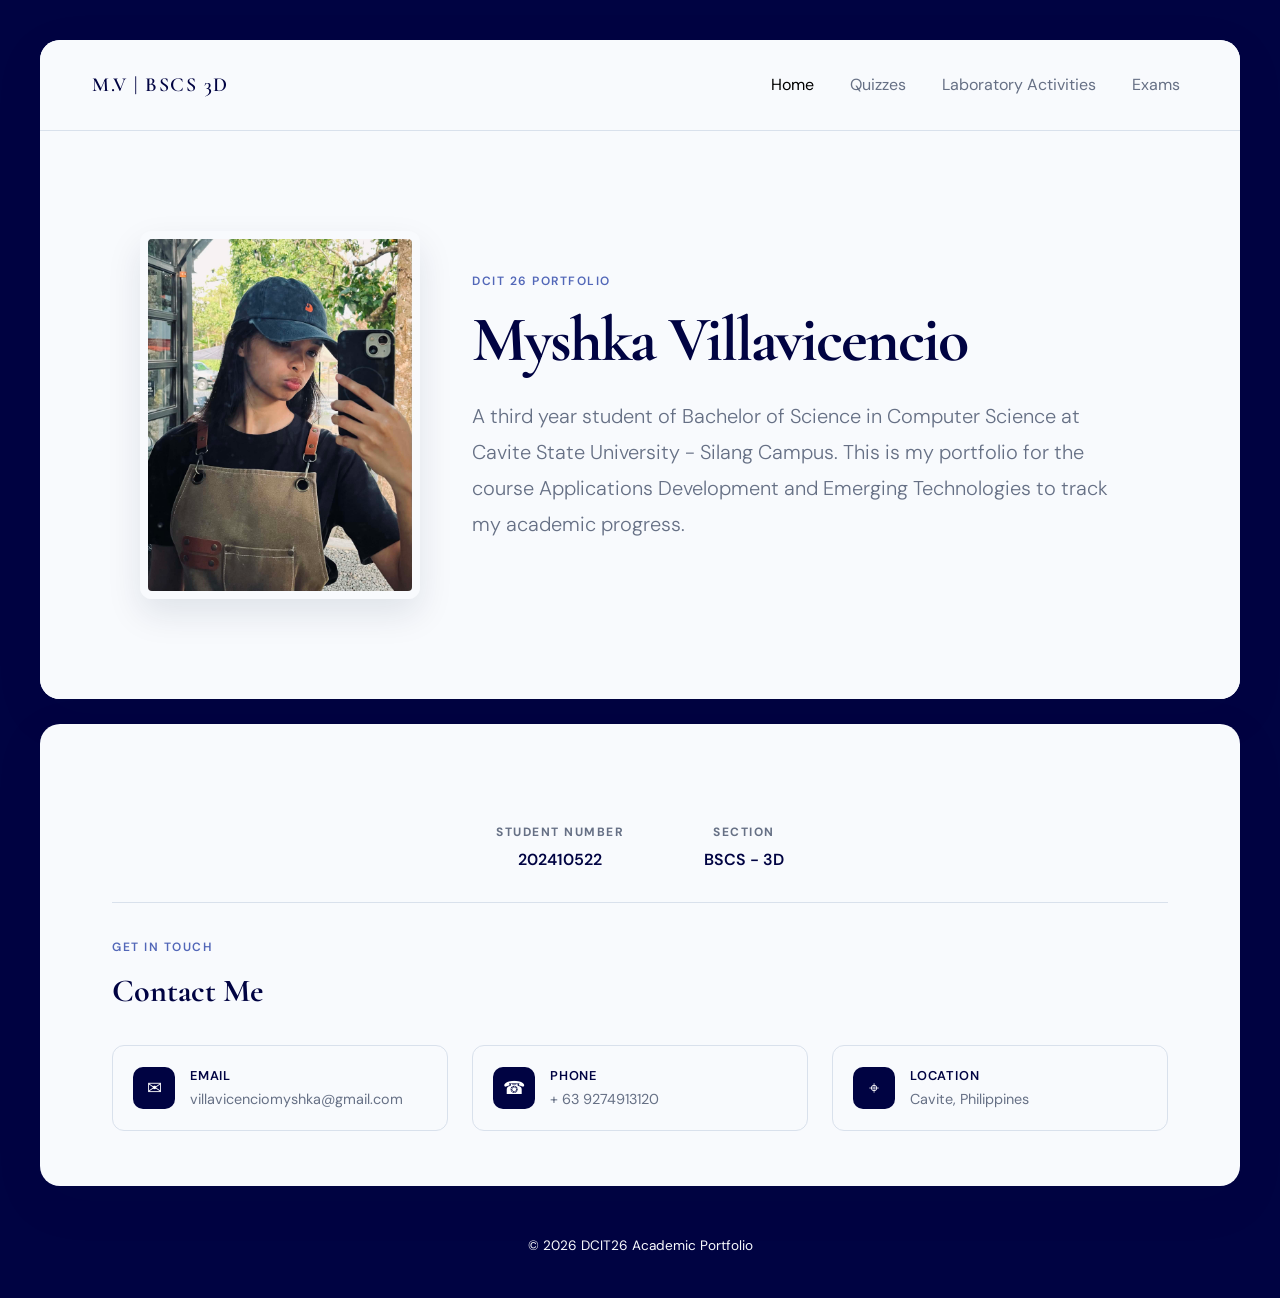
==== commit 4b810072: "added student info to home" ====
--- a/index.html
+++ b/index.html
@@ -122,6 +122,19 @@
 
             <div class="container">
 
+                <div class="student-info">
+
+                    <div>
+                        <span class="student-label">STUDENT NUMBER</span>
+                        <p>202410522</p>
+                    </div>
+
+                    <div>
+                        <span class="student-label">SECTION</span>
+                        <p>BSCS - 3D</p>
+                    </div>
+                </div>
+
                 <div class="contact-header">
 
                     <p class="contact-label">
--- a/style.css
+++ b/style.css
@@ -344,7 +344,34 @@
 }
 
 
-/* Contact */
+/* Student Info and Contact */
+
+.student-info {
+    display: flex;
+    justify-content: center;
+    gap: 80px;
+    padding: 40px 0 30px;
+    border-bottom: 1px solid var(--border);
+    margin-bottom: 35px;
+}
+
+.student-info div {
+    text-align: center;
+}
+
+.student-label {
+    font-size: 0.75rem;
+    font-weight: 700;
+    letter-spacing: 1.5px;
+    color: var(--muted);
+}
+
+.student-info p {
+    margin: 5px 0 0;
+    font-size: 1rem;
+    font-weight: 600;
+    color: var(--navy);
+}
 
 .contact-card {
     margin-top: 25px;
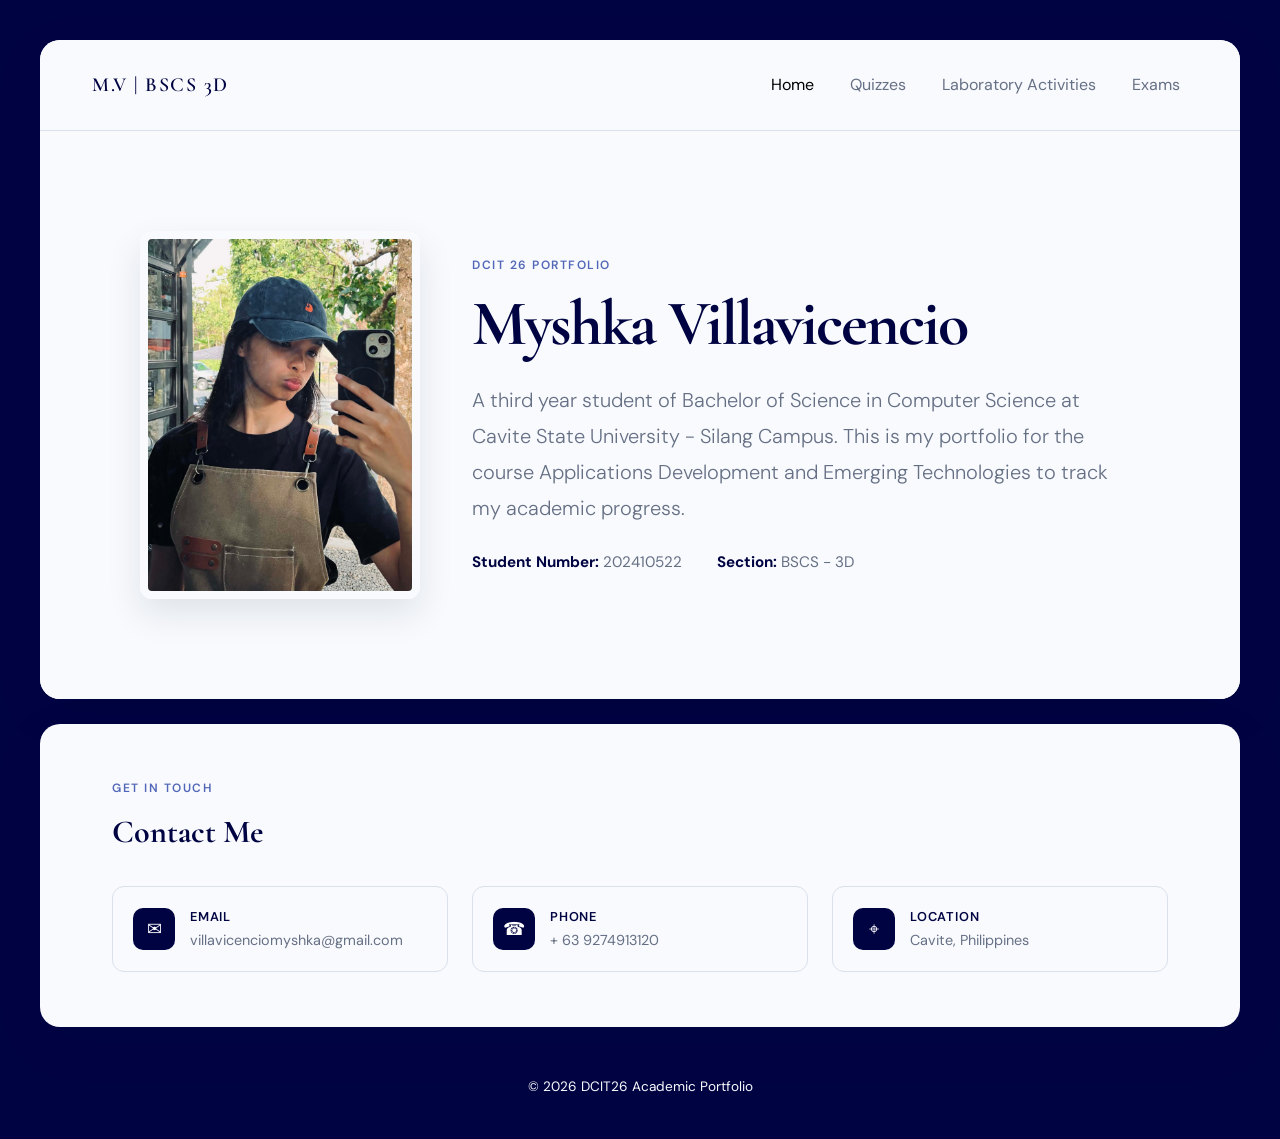
==== commit 84af292f: "student info on site card" ====
--- a/index.html
+++ b/index.html
@@ -105,6 +105,20 @@
                                     to track my academic progress.
                                 </p>
 
+                                <div class="student-info">
+
+                                    <p>
+                                        <strong>Student Number:</strong>
+                                        202410522
+                                    </p>
+
+                                    <p>
+                                        <strong>Section:</strong>
+                                        BSCS - 3D
+                                    </p>
+                                
+                                </div>
+
 
                             </div>
 
@@ -121,19 +135,6 @@
         <section class="contact-card">
 
             <div class="container">
-
-                <div class="student-info">
-
-                    <div>
-                        <span class="student-label">STUDENT NUMBER</span>
-                        <p>202410522</p>
-                    </div>
-
-                    <div>
-                        <span class="student-label">SECTION</span>
-                        <p>BSCS - 3D</p>
-                    </div>
-                </div>
 
                 <div class="contact-header">
 
--- a/style.css
+++ b/style.css
@@ -347,32 +347,22 @@
 /* Student Info and Contact */
 
 .student-info {
+    margin-top: 25px;
     display: flex;
-    justify-content: center;
-    gap: 80px;
-    padding: 40px 0 30px;
-    border-bottom: 1px solid var(--border);
-    margin-bottom: 35px;
-}
-
-.student-info div {
-    text-align: center;
-}
-
-.student-label {
-    font-size: 0.75rem;
+    gap: 35px;
+    flex-wrap: wrap;
+}
+
+.student-info p {
+    margin: 0;
+    color: var(--muted);
+    font-size: 0.95rem;
+}
+
+.student-info strong {
+    color: var(--navy);
     font-weight: 700;
-    letter-spacing: 1.5px;
-    color: var(--muted);
-}
-
-.student-info p {
-    margin: 5px 0 0;
-    font-size: 1rem;
-    font-weight: 600;
-    color: var(--navy);
-}
-
+}
 .contact-card {
     margin-top: 25px;
 
